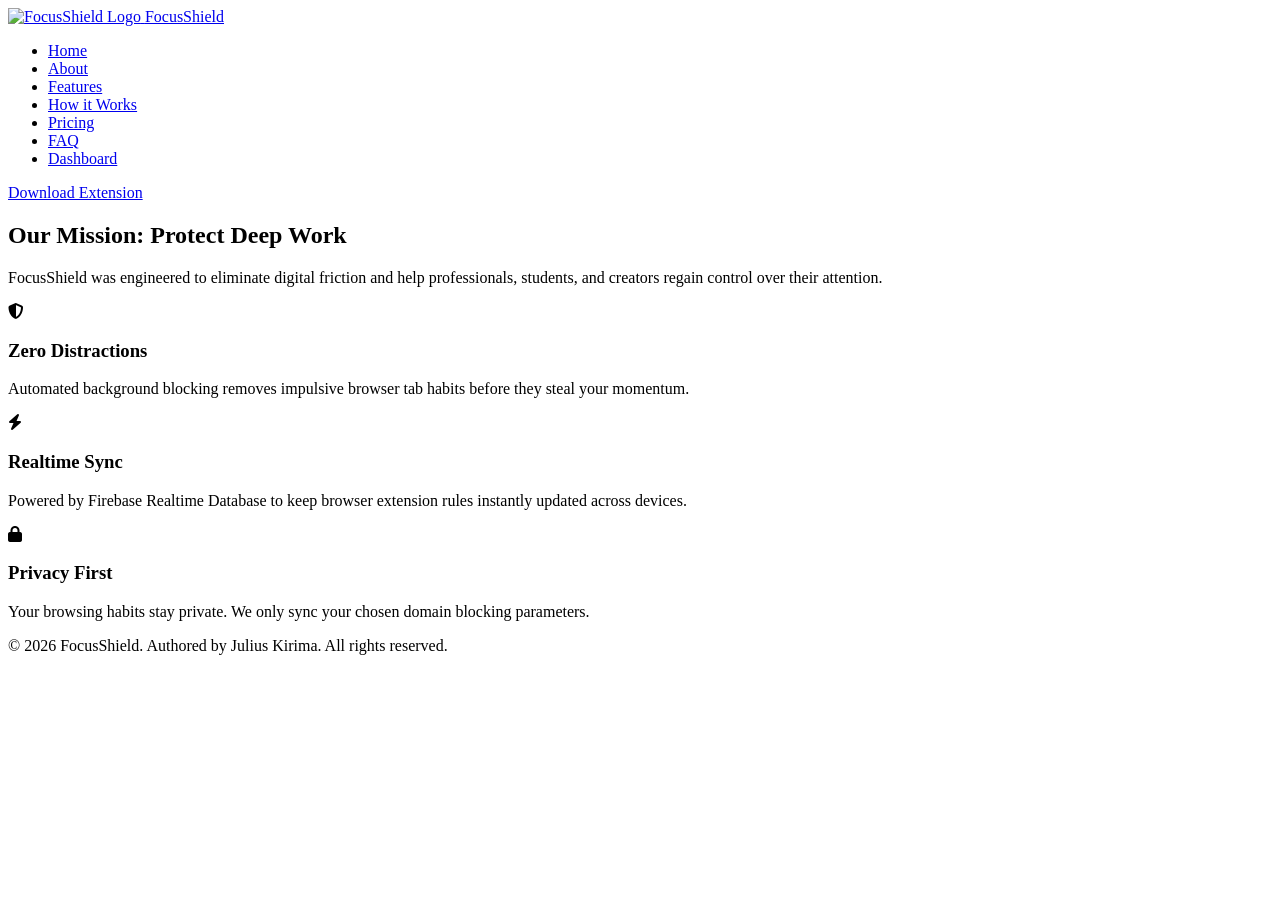
==== about.html @ 83b40e9f "feat(marketing): refine about page architecture and mission content" ====
<!DOCTYPE html>

<html lang="en">

<head>

    <meta charset="UTF-8">

    <meta name="viewport" content="width=device-width, initial-scale=1.0">

    <title>About FocusShield — Product Mission & Technology Stack</title>

    <link rel="icon" href="assets/icons/favicon.png" type="image/png">

    <!-- FONTAWESOME ICONS -->

    <link rel="stylesheet" href="https://cdnjs.cloudflare.com/ajax/libs/font-awesome/6.5.1/css/all.min.css">

    <link rel="stylesheet" href="css/main.css">

    <link rel="stylesheet" href="css/about.css">

    <link rel="stylesheet" href="css/responsive.css">

</head>

<body>

    <!-- HEADER -->

    <header class="header">

        <div class="container header-container">

            <a href="index.html" class="logo">

                <img src="assets/icons/logo.png" alt="FocusShield Logo" class="logo-image">

                <span class="logo-text">FocusShield</span>

            </a>

            <nav class="navigation">

                <ul class="navigation-list">

                    <li><a href="index.html" class="navigation-link">Home</a></li>

                    <li><a href="about.html" class="navigation-link active">About</a></li>

                    <li><a href="index.html#features" class="navigation-link">Features</a></li>

                    <li><a href="index.html#how-it-works" class="navigation-link">How it Works</a></li>

                    <li><a href="index.html#pricing" class="navigation-link">Pricing</a></li>

                    <li><a href="index.html#faq" class="navigation-link">FAQ</a></li>

                    <li><a href="dashboard.html" class="navigation-link">Dashboard</a></li>

                </ul>

            </nav>

            <div class="header-actions">

                <a href="downloads/FocusShield-Extension.zip" download="FocusShield-Extension.zip" class="button button-primary">

                    Download Extension

                </a>

            </div>

        </div>

    </header>

    <!-- MAIN -->

    <main class="about-page">

        <section class="section vh-section">

            <div class="container text-center">

                <div class="section-header">

                    <h1 class="section-title">Our Mission: Protect Deep Work</h1>

                    <p class="section-subtitle">FocusShield was engineered to eliminate digital friction and help professionals, students, and creators regain control over their attention.</p>

                </div>

                <div class="features-grid">

                    <div class="feature-card">

                        <div class="feature-icon-wrapper"><i class="fa-solid fa-shield-halved"></i></div>

                        <h3>Zero Distractions</h3>

                        <p>Automated background blocking removes impulsive browser tab habits before they steal your momentum.</p>

                    </div>

                    <div class="feature-card">

                        <div class="feature-icon-wrapper"><i class="fa-solid fa-bolt"></i></div>

                        <h3>Realtime Sync</h3>

                        <p>Powered by Firebase Realtime Database to keep browser extension rules instantly updated across devices.</p>

                    </div>

                    <div class="feature-card">

                        <div class="feature-icon-wrapper"><i class="fa-solid fa-lock"></i></div>

                        <h3>Privacy First</h3>

                        <p>Your browsing habits stay private. We only sync your chosen domain blocking parameters.</p>

                    </div>

                </div>

            </div>

        </section>

    </main>

    <!-- FOOTER -->

    <footer class="footer">

        <div class="container text-center">

            <p>© 2026 FocusShield. Authored by Julius Kirima. All rights reserved.</p>

        </div>

    </footer>

    <script type="module" src="js/ui.js"></script>

</body>

</html>
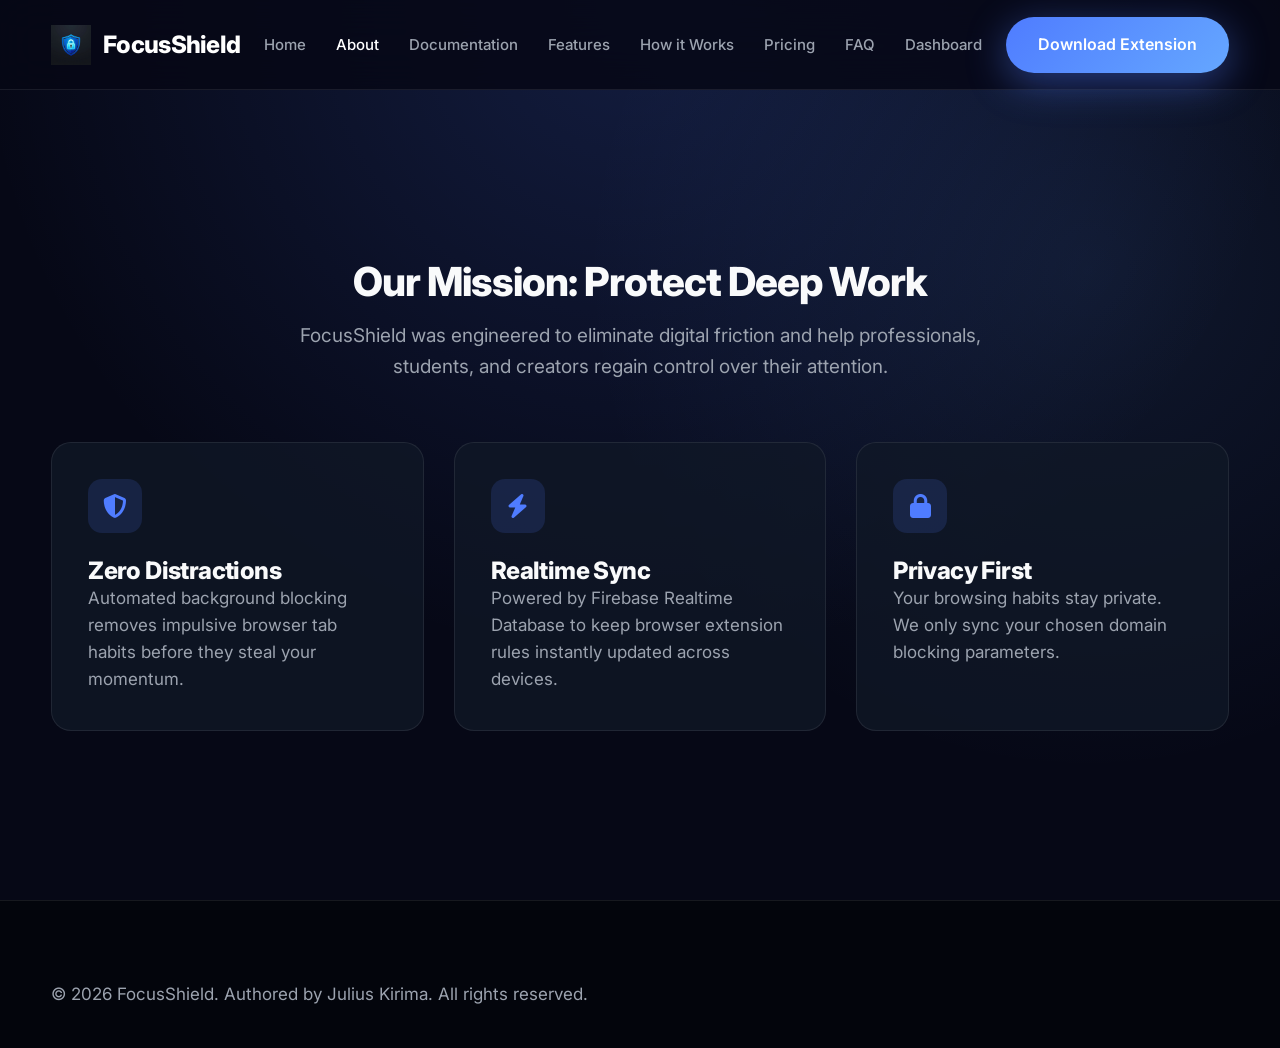
==== commit dd1cbcbb: "refactor: remove all emojis and standardize with real FontAwesome icons across README, docs, and app" ====
--- a/about.html
+++ b/about.html
@@ -47,6 +47,8 @@
                     <li><a href="index.html" class="navigation-link">Home</a></li>
 
                     <li><a href="about.html" class="navigation-link active">About</a></li>
+
+                    <li><a href="docs.html" class="navigation-link">Documentation</a></li>
 
                     <li><a href="index.html#features" class="navigation-link">Features</a></li>
 
--- a/css/main.css
+++ b/css/main.css
@@ -0,0 +1,2159 @@
+/* GOOGLE FONT - INTER */
+
+@import url('https://fonts.googleapis.com/css2?family=Inter:wght@400;500;600;700;800&display=swap');
+
+
+/* CSS RESET */
+
+*,
+
+*::before,
+
+*::after {
+
+    margin: 0;
+
+    padding: 0;
+
+    box-sizing: border-box;
+
+}
+
+
+html {
+
+    scroll-behavior: smooth;
+
+}
+
+
+body {
+
+    min-height: 100vh;
+
+    font-family: 'Inter', -apple-system, BlinkMacSystemFont, sans-serif;
+
+    background-color: #060816;
+
+    background-image: 
+
+        radial-gradient(circle at 50% 0%, rgba(79, 124, 255, 0.18) 0%, transparent 60%),
+
+        radial-gradient(circle at 85% 30%, rgba(101, 167, 255, 0.1) 0%, transparent 40%);
+
+    background-attachment: fixed;
+
+    color: #F9FAFB;
+
+    line-height: 1.6;
+
+    -webkit-font-smoothing: antialiased;
+
+}
+
+
+img {
+
+    display: block;
+
+    max-width: 100%;
+
+}
+
+
+button,
+
+input,
+
+textarea,
+
+select {
+
+    font: inherit;
+
+}
+
+
+button {
+
+    cursor: pointer;
+
+    border: none;
+
+    background: none;
+
+}
+
+
+a {
+
+    text-decoration: none;
+
+    color: inherit;
+
+}
+
+
+ul {
+
+    list-style: none;
+
+}
+
+
+/* DESIGN SYSTEM VARIABLES */
+
+:root {
+
+    --color-primary: #4F7CFF;
+
+    --color-accent: #65A7FF;
+
+    --primary-gradient: linear-gradient(135deg, #4F7CFF 0%, #65A7FF 100%);
+
+    --primary-glow: 0 10px 40px rgba(79, 124, 255, 0.45);
+
+
+    --color-success: #10B981;
+
+    --color-danger: #EF4444;
+
+    --color-warning: #F59E0B;
+
+
+    --color-background: #060816;
+
+    --color-surface: #111827;
+
+    --color-surface-glass: rgba(17, 24, 39, 0.75);
+
+    --color-surface-hover: rgba(31, 41, 55, 0.8);
+
+
+    --color-text: #F9FAFB;
+
+    --color-text-light: #9CA3AF;
+
+    --color-text-muted: #6B7280;
+
+
+    --color-border: rgba(255, 255, 255, 0.08);
+
+    --color-border-glow: rgba(79, 124, 255, 0.4);
+
+
+    --shadow-small: 0 4px 20px rgba(0, 0, 0, 0.3);
+
+    --shadow-medium: 0 15px 45px rgba(0, 0, 0, 0.4);
+
+    --shadow-large: 0 30px 80px rgba(0, 0, 0, 0.45);
+
+
+    --radius-small: 10px;
+
+    --radius-medium: 14px;
+
+    --radius-large: 20px;
+
+    --radius-full: 9999px;
+
+
+    --container-width: 1280px;
+
+    --section-spacing: 120px;
+
+
+    --transition: all 0.3s cubic-bezier(0.16, 1, 0.3, 1);
+
+}
+
+
+/* CONTAINER */
+
+.container {
+
+    width: min(92%, var(--container-width));
+
+    margin-inline: auto;
+
+}
+
+
+/* SECTIONS */
+
+.section {
+
+    padding-top: var(--section-spacing);
+
+    padding-bottom: var(--section-spacing);
+
+}
+
+
+.vh-section {
+
+    min-height: calc(100vh - 90px);
+
+    display: flex;
+
+    flex-direction: column;
+
+    justify-content: center;
+
+    align-items: center;
+
+    padding: 60px 0;
+
+}
+
+
+/* TYPOGRAPHY */
+
+h1, h2, h3, h4, h5, h6 {
+
+    font-weight: 800;
+
+    color: var(--color-text);
+
+    letter-spacing: -0.025em;
+
+    line-height: 1.15;
+
+}
+
+
+h1 { font-size: 56px; }
+
+h2 { font-size: 40px; }
+
+h3 { font-size: 24px; }
+
+h4 { font-size: 20px; }
+
+
+p {
+
+    color: var(--color-text-light);
+
+    font-size: 17px;
+
+    font-weight: 400;
+
+}
+
+
+.section-header {
+
+    text-align: center;
+
+    max-width: 720px;
+
+    margin: 0 auto 60px;
+
+}
+
+
+.section-header .section-title {
+
+    font-size: 40px;
+
+    font-weight: 800;
+
+    margin-bottom: 16px;
+
+}
+
+
+.section-header .section-subtitle {
+
+    font-size: 19px;
+
+    color: var(--color-text-light);
+
+}
+
+
+.gradient-text {
+
+    background: var(--primary-gradient);
+
+    -webkit-background-clip: text;
+
+    -webkit-text-fill-color: transparent;
+
+}
+
+
+/* FORMS & INPUTS */
+
+.form-group {
+
+    display: flex;
+
+    flex-direction: column;
+
+    gap: 8px;
+
+}
+
+
+.form-label {
+
+    font-size: 14px;
+
+    font-weight: 600;
+
+    color: var(--color-text-light);
+
+    display: flex;
+
+    align-items: center;
+
+    gap: 8px;
+
+}
+
+
+.form-input {
+
+    width: 100%;
+
+    height: 50px;
+
+    padding: 0 18px;
+
+    border-radius: var(--radius-medium);
+
+    background: rgba(255, 255, 255, 0.04);
+
+    border: 1px solid var(--color-border);
+
+    color: #FFFFFF;
+
+    font-size: 15px;
+
+    font-family: inherit;
+
+    transition: var(--transition);
+
+    outline: none;
+
+}
+
+
+.form-input:focus {
+
+    border-color: var(--color-primary);
+
+    background: rgba(79, 124, 255, 0.05);
+
+    box-shadow: 0 0 20px rgba(79, 124, 255, 0.25);
+
+}
+
+
+.form-input::placeholder {
+
+    color: var(--color-text-muted);
+
+}
+
+
+/* MESSAGES & NOTIFICATIONS */
+
+.message {
+
+    padding: 12px 16px;
+
+    border-radius: var(--radius-small);
+
+    font-size: 14px;
+
+    font-weight: 500;
+
+    margin-top: 12px;
+
+    text-align: center;
+
+}
+
+
+.message.error {
+
+    background: rgba(239, 68, 68, 0.15);
+
+    border: 1px solid rgba(239, 68, 68, 0.3);
+
+    color: var(--color-danger);
+
+}
+
+
+.message.success {
+
+    background: rgba(16, 185, 129, 0.15);
+
+    border: 1px solid rgba(16, 185, 129, 0.3);
+
+    color: var(--color-success);
+
+}
+
+
+/* BUTTONS (56px Height Standard) */
+
+.button {
+
+    display: inline-flex;
+
+    align-items: center;
+
+    justify-content: center;
+
+    gap: 10px;
+
+    height: 56px;
+
+    padding: 0 32px;
+
+    border-radius: var(--radius-full);
+
+    font-size: 16px;
+
+    font-weight: 600;
+
+    font-family: inherit;
+
+    cursor: pointer;
+
+    transition: var(--transition);
+
+    white-space: nowrap;
+
+}
+
+
+.button-primary {
+
+    background: var(--primary-gradient);
+
+    color: #FFFFFF;
+
+    box-shadow: var(--primary-glow);
+
+}
+
+
+.button-primary:hover {
+
+    transform: translateY(-2px);
+
+    box-shadow: 0 15px 50px rgba(79, 124, 255, 0.65);
+
+}
+
+
+.button-secondary {
+
+    background: rgba(255, 255, 255, 0.05);
+
+    color: #F9FAFB;
+
+    border: 1px solid var(--color-border);
+
+    backdrop-filter: blur(16px);
+
+}
+
+
+.button-secondary:hover {
+
+    background: rgba(255, 255, 255, 0.1);
+
+    border-color: var(--color-primary);
+
+    color: #FFFFFF;
+
+    box-shadow: 0 10px 30px rgba(79, 124, 255, 0.2);
+
+}
+
+
+/* HEADER & NAVIGATION */
+
+.header {
+
+    position: sticky;
+
+    top: 0;
+
+    left: 0;
+
+    width: 100%;
+
+    height: 90px;
+
+    background: rgba(6, 8, 22, 0.85);
+
+    backdrop-filter: blur(20px);
+
+    border-bottom: 1px solid var(--color-border);
+
+    z-index: 1000;
+
+}
+
+
+.header-container {
+
+    height: 90px;
+
+    display: flex;
+
+    align-items: center;
+
+    justify-content: space-between;
+
+}
+
+
+.logo {
+
+    display: flex;
+
+    align-items: center;
+
+    gap: 12px;
+
+}
+
+
+.logo-image {
+
+    width: 40px;
+
+    height: 40px;
+
+    object-fit: contain;
+
+}
+
+
+.logo-text {
+
+    font-size: 24px;
+
+    font-weight: 800;
+
+    color: #FFFFFF;
+
+    letter-spacing: -0.03em;
+
+}
+
+
+.navigation-list {
+
+    display: flex;
+
+    align-items: center;
+
+    gap: 36px;
+
+}
+
+
+.navigation-link {
+
+    font-size: 15px;
+
+    font-weight: 500;
+
+    color: var(--color-text-light);
+
+    transition: var(--transition);
+
+}
+
+
+.navigation-link:hover,
+
+.navigation-link.active {
+
+    color: #FFFFFF;
+
+}
+
+
+.header-actions {
+
+    display: flex;
+
+    align-items: center;
+
+    gap: 16px;
+
+}
+
+
+/* CARDS (Glassmorphism) */
+
+.glass-card {
+
+    background: var(--color-surface-glass);
+
+    backdrop-filter: blur(16px);
+
+    border: 1px solid var(--color-border);
+
+    border-radius: var(--radius-large);
+
+    padding: 36px;
+
+    box-shadow: var(--shadow-small);
+
+    transition: var(--transition);
+
+}
+
+
+.glass-card:hover {
+
+    transform: translateY(-4px);
+
+    border-color: var(--color-border-glow);
+
+    box-shadow: var(--shadow-medium), 0 0 30px rgba(79, 124, 255, 0.15);
+
+}
+
+
+/* HERO SECTION */
+
+.hero-grid {
+
+    display: grid;
+
+    grid-template-columns: 1fr 1fr;
+
+    align-items: center;
+
+    gap: 60px;
+
+    width: 100%;
+
+}
+
+
+.hero-content h1 {
+
+    font-size: 58px;
+
+    font-weight: 800;
+
+    margin-bottom: 20px;
+
+    line-height: 1.1;
+
+}
+
+
+.hero-description {
+
+    font-size: 20px;
+
+    color: var(--color-text-light);
+
+    margin-bottom: 32px;
+
+    line-height: 1.5;
+
+}
+
+
+.hero-stats {
+
+    display: flex;
+
+    flex-direction: column;
+
+    gap: 12px;
+
+    margin-bottom: 36px;
+
+}
+
+
+.stat-item {
+
+    display: flex;
+
+    align-items: center;
+
+    gap: 12px;
+
+    font-size: 16px;
+
+    font-weight: 500;
+
+    color: var(--color-text);
+
+}
+
+
+.stat-check {
+
+    width: 24px;
+
+    height: 24px;
+
+    border-radius: var(--radius-full);
+
+    background: rgba(16, 185, 129, 0.15);
+
+    color: var(--color-success);
+
+    display: flex;
+
+    align-items: center;
+
+    justify-content: center;
+
+    font-weight: 700;
+
+    font-size: 14px;
+
+}
+
+
+.hero-actions {
+
+    display: flex;
+
+    align-items: center;
+
+    gap: 16px;
+
+    margin-bottom: 40px;
+
+}
+
+
+.browser-compatibility {
+
+    display: flex;
+
+    align-items: center;
+
+    gap: 16px;
+
+    color: var(--color-text-muted);
+
+    font-size: 14px;
+
+}
+
+
+.browser-badges {
+
+    display: flex;
+
+    align-items: center;
+
+    gap: 12px;
+
+    font-weight: 600;
+
+    color: var(--color-text-light);
+
+}
+
+
+/* LAPTOP / MOCKUP CONTAINER */
+
+.mockup-wrapper {
+
+    position: relative;
+
+    width: 100%;
+
+}
+
+
+.laptop-mockup {
+
+    background: #1F2937;
+
+    border-radius: 18px 18px 0 0;
+
+    border: 3px solid #374151;
+
+    padding: 16px;
+
+    box-shadow: var(--shadow-large);
+
+}
+
+
+.laptop-screen {
+
+    background: #0B0F19;
+
+    border-radius: 10px;
+
+    padding: 24px;
+
+    border: 1px solid var(--color-border);
+
+}
+
+
+.laptop-base {
+
+    height: 14px;
+
+    background: linear-gradient(180deg, #4B5563 0%, #1F2937 100%);
+
+    border-radius: 0 0 20px 20px;
+
+    width: 105%;
+
+    margin-left: -2.5%;
+
+}
+
+
+/* MOCKUP DASHBOARD WIDGETS */
+
+.widget-header {
+
+    display: flex;
+
+    justify-content: space-between;
+
+    align-items: center;
+
+    margin-bottom: 20px;
+
+    padding-bottom: 12px;
+
+    border-bottom: 1px solid var(--color-border);
+
+}
+
+
+.widget-title {
+
+    font-size: 15px;
+
+    font-weight: 600;
+
+    color: var(--color-text-light);
+
+}
+
+
+.live-badge {
+
+    display: inline-flex;
+
+    align-items: center;
+
+    gap: 6px;
+
+    padding: 4px 10px;
+
+    border-radius: var(--radius-full);
+
+    background: rgba(16, 185, 129, 0.15);
+
+    color: var(--color-success);
+
+    font-size: 12px;
+
+    font-weight: 600;
+
+}
+
+
+.live-dot {
+
+    width: 8px;
+
+    height: 8px;
+
+    border-radius: 50%;
+
+    background-color: var(--color-success);
+
+    box-shadow: 0 0 10px var(--color-success);
+
+}
+
+
+.widget-grid {
+
+    display: grid;
+
+    grid-template-columns: 1fr 1fr;
+
+    gap: 16px;
+
+}
+
+
+.score-card {
+
+    background: rgba(79, 124, 255, 0.1);
+
+    border: 1px solid rgba(79, 124, 255, 0.3);
+
+    border-radius: var(--radius-medium);
+
+    padding: 20px;
+
+    text-align: center;
+
+}
+
+
+.score-value {
+
+    font-size: 44px;
+
+    font-weight: 800;
+
+    color: var(--color-primary);
+
+}
+
+
+.blocked-list {
+
+    display: flex;
+
+    flex-direction: column;
+
+    gap: 8px;
+
+}
+
+
+.blocked-item {
+
+    display: flex;
+
+    justify-content: space-between;
+
+    padding: 8px 12px;
+
+    background: rgba(255, 255, 255, 0.03);
+
+    border-radius: var(--radius-small);
+
+    font-size: 13px;
+
+}
+
+
+/* PROBLEM / PAIN CARDS */
+
+.pain-grid {
+
+    display: grid;
+
+    grid-template-columns: repeat(4, 1fr);
+
+    gap: 24px;
+
+}
+
+
+.pain-card {
+
+    background: var(--color-surface-glass);
+
+    border: 1px solid var(--color-border);
+
+    border-radius: var(--radius-large);
+
+    padding: 30px 24px;
+
+    text-align: center;
+
+    transition: var(--transition);
+
+}
+
+
+.pain-card:hover {
+
+    transform: translateY(-6px);
+
+    border-color: var(--color-border-glow);
+
+}
+
+
+.pain-icon {
+
+    font-size: 32px;
+
+    margin-bottom: 16px;
+
+}
+
+
+.pain-stat {
+
+    font-size: 36px;
+
+    font-weight: 800;
+
+    color: var(--color-primary);
+
+    margin-bottom: 8px;
+
+}
+
+
+.pain-label {
+
+    font-size: 14px;
+
+    color: var(--color-text-light);
+
+}
+
+
+/* FEATURES GRID */
+
+.features-grid {
+
+    display: grid;
+
+    grid-template-columns: repeat(3, 1fr);
+
+    gap: 30px;
+
+}
+
+
+.feature-card {
+
+    background: var(--color-surface-glass);
+
+    border: 1px solid var(--color-border);
+
+    border-radius: var(--radius-large);
+
+    padding: 36px;
+
+    transition: var(--transition);
+
+}
+
+
+.feature-card:hover {
+
+    transform: translateY(-6px);
+
+    border-color: var(--color-border-glow);
+
+    box-shadow: 0 20px 40px rgba(79, 124, 255, 0.15);
+
+}
+
+
+.feature-icon-wrapper {
+
+    width: 54px;
+
+    height: 54px;
+
+    border-radius: var(--radius-medium);
+
+    background: rgba(79, 124, 255, 0.15);
+
+    color: var(--color-primary);
+
+    display: flex;
+
+    align-items: center;
+
+    justify-content: center;
+
+    font-size: 24px;
+
+    margin-bottom: 24px;
+
+}
+
+
+.feature-title {
+
+    font-size: 20px;
+
+    font-weight: 700;
+
+    margin-bottom: 12px;
+
+}
+
+
+/* LIVE DEMO INTERCEPT */
+
+.demo-box {
+
+    background: var(--color-surface-glass);
+
+    border: 1px solid var(--color-border);
+
+    border-radius: var(--radius-large);
+
+    padding: 40px;
+
+    max-width: 860px;
+
+    margin: 0 auto;
+
+    box-shadow: var(--shadow-large);
+
+}
+
+
+.demo-screen {
+
+    background: #060816;
+
+    border-radius: var(--radius-medium);
+
+    padding: 30px;
+
+    border: 1px solid var(--color-border);
+
+    text-align: center;
+
+}
+
+
+/* TIMELINE */
+
+.timeline {
+
+    position: relative;
+
+    max-width: 800px;
+
+    margin: 0 auto;
+
+    display: flex;
+
+    flex-direction: column;
+
+    gap: 40px;
+
+}
+
+
+.timeline::before {
+
+    content: '';
+
+    position: absolute;
+
+    left: 28px;
+
+    top: 20px;
+
+    bottom: 20px;
+
+    width: 2px;
+
+    background: linear-gradient(180deg, var(--color-primary) 0%, rgba(79, 124, 255, 0.1) 100%);
+
+}
+
+
+.timeline-step {
+
+    display: flex;
+
+    align-items: flex-start;
+
+    gap: 24px;
+
+    position: relative;
+
+}
+
+
+.timeline-number {
+
+    width: 56px;
+
+    height: 56px;
+
+    border-radius: var(--radius-full);
+
+    background: var(--primary-gradient);
+
+    color: #FFFFFF;
+
+    font-weight: 800;
+
+    font-size: 20px;
+
+    display: flex;
+
+    align-items: center;
+
+    justify-content: center;
+
+    flex-shrink: 0;
+
+    box-shadow: var(--primary-glow);
+
+    z-index: 1;
+
+}
+
+
+.timeline-content {
+
+    background: var(--color-surface-glass);
+
+    border: 1px solid var(--color-border);
+
+    border-radius: var(--radius-large);
+
+    padding: 24px 30px;
+
+    flex: 1;
+
+}
+
+
+/* TESTIMONIALS */
+
+.testimonials-grid {
+
+    display: grid;
+
+    grid-template-columns: repeat(2, 1fr);
+
+    gap: 30px;
+
+}
+
+
+.testimonial-card {
+
+    background: var(--color-surface-glass);
+
+    border: 1px solid var(--color-border);
+
+    border-radius: var(--radius-large);
+
+    padding: 36px;
+
+}
+
+
+.rating-stars {
+
+    color: #F59E0B;
+
+    margin-bottom: 16px;
+
+    font-size: 18px;
+
+}
+
+
+.testimonial-quote {
+
+    font-size: 18px;
+
+    font-weight: 500;
+
+    color: var(--color-text);
+
+    margin-bottom: 20px;
+
+    line-height: 1.5;
+
+}
+
+
+.testimonial-author {
+
+    font-size: 14px;
+
+    color: var(--color-text-light);
+
+    font-weight: 600;
+
+}
+
+
+/* PRICING */
+
+.pricing-grid {
+
+    display: grid;
+
+    grid-template-columns: 1fr 1fr;
+
+    gap: 40px;
+
+    max-width: 960px;
+
+    margin: 0 auto;
+
+}
+
+
+.pricing-card {
+
+    background: var(--color-surface-glass);
+
+    border: 1px solid var(--color-border);
+
+    border-radius: var(--radius-large);
+
+    padding: 44px;
+
+    position: relative;
+
+}
+
+
+.pricing-card.featured {
+
+    border-color: var(--color-primary);
+
+    box-shadow: var(--primary-glow);
+
+    background: rgba(17, 24, 39, 0.9);
+
+}
+
+
+.badge-popular {
+
+    position: absolute;
+
+    top: -16px;
+
+    right: 30px;
+
+    background: var(--primary-gradient);
+
+    color: #FFFFFF;
+
+    font-size: 12px;
+
+    font-weight: 700;
+
+    padding: 6px 16px;
+
+    border-radius: var(--radius-full);
+
+}
+
+
+.price-title {
+
+    font-size: 24px;
+
+    margin-bottom: 8px;
+
+}
+
+
+.price-amount {
+
+    font-size: 48px;
+
+    font-weight: 800;
+
+    color: #FFFFFF;
+
+    margin-bottom: 24px;
+
+}
+
+
+.price-features {
+
+    display: flex;
+
+    flex-direction: column;
+
+    gap: 14px;
+
+    margin-bottom: 36px;
+
+}
+
+
+.price-feature-item {
+
+    display: flex;
+
+    align-items: center;
+
+    gap: 10px;
+
+    font-size: 15px;
+
+}
+
+
+/* FAQ ACCORDION */
+
+.faq-container {
+
+    max-width: 800px;
+
+    margin: 0 auto;
+
+    display: flex;
+
+    flex-direction: column;
+
+    gap: 16px;
+
+}
+
+
+.faq-item {
+
+    background: var(--color-surface-glass);
+
+    border: 1px solid var(--color-border);
+
+    border-radius: var(--radius-medium);
+
+    overflow: hidden;
+
+}
+
+
+.faq-question {
+
+    width: 100%;
+
+    padding: 24px 28px;
+
+    display: flex;
+
+    justify-content: space-between;
+
+    align-items: center;
+
+    font-size: 18px;
+
+    font-weight: 600;
+
+    color: var(--color-text);
+
+    text-align: left;
+
+}
+
+
+.faq-answer {
+
+    padding: 0 28px 24px;
+
+    color: var(--color-text-light);
+
+    font-size: 16px;
+
+    line-height: 1.6;
+
+}
+
+
+/* FOOTER */
+
+.footer {
+
+    background: #03050C;
+
+    border-top: 1px solid var(--color-border);
+
+    padding: 80px 0 40px;
+
+}
+
+
+.footer-grid {
+
+    display: grid;
+
+    grid-template-columns: 2fr 1fr 1fr 1fr 1fr;
+
+    gap: 40px;
+
+    margin-bottom: 60px;
+
+}
+
+
+.footer-brand p {
+
+    margin-top: 16px;
+
+    max-width: 300px;
+
+}
+
+
+.footer-col-title {
+
+    font-size: 15px;
+
+    font-weight: 700;
+
+    color: #FFFFFF;
+
+    margin-bottom: 20px;
+
+}
+
+
+.footer-links {
+
+    display: flex;
+
+    flex-direction: column;
+
+    gap: 12px;
+
+}
+
+
+.footer-link {
+
+    font-size: 14px;
+
+    color: var(--color-text-light);
+
+    transition: var(--transition);
+
+}
+
+
+.footer-link:hover {
+
+    color: var(--color-primary);
+
+}
+
+
+.footer-bottom {
+
+    display: flex;
+
+    justify-content: space-between;
+
+    align-items: center;
+
+    padding-top: 30px;
+
+    border-top: 1px solid var(--color-border);
+
+    font-size: 14px;
+
+    color: var(--color-text-muted);
+
+}
+
+
+.footer-socials {
+
+    display: flex;
+
+    gap: 16px;
+
+}
+
+
+/* ==========================================================================
+   LIVE EXTENSION POPUP SCREENSHOT DISPLAY STYLES
+   ========================================================================== */
+
+.extension-browser-frame {
+    width: 100%;
+    max-width: 580px;
+    margin: 0 auto;
+    background: #0B0F19;
+    border: 1px solid rgba(255, 255, 255, 0.12);
+    border-radius: 16px;
+    overflow: hidden;
+    box-shadow: 0 20px 60px rgba(0, 0, 0, 0.6), 0 0 30px rgba(59, 130, 246, 0.2);
+    transition: transform 0.3s ease, box-shadow 0.3s ease;
+}
+
+.extension-browser-frame:hover {
+    transform: translateY(-4px);
+    box-shadow: 0 28px 70px rgba(0, 0, 0, 0.7), 0 0 45px rgba(59, 130, 246, 0.3);
+}
+
+.browser-top-bar {
+    height: 40px;
+    background: rgba(18, 26, 43, 0.95);
+    border-bottom: 1px solid rgba(255, 255, 255, 0.08);
+    display: flex;
+    align-items: center;
+    padding: 0 14px;
+    gap: 12px;
+}
+
+.browser-controls {
+    display: flex;
+    align-items: center;
+    gap: 6px;
+}
+
+.control-dot {
+    width: 10px;
+    height: 10px;
+    border-radius: 50%;
+}
+
+.control-dot.close { background: #FF5F56; }
+.control-dot.minimize { background: #FFBD2E; }
+.control-dot.expand { background: #27C93F; }
+
+.browser-address {
+    flex: 1;
+    height: 26px;
+    background: rgba(6, 8, 22, 0.6);
+    border: 1px solid rgba(255, 255, 255, 0.06);
+    border-radius: 6px;
+    display: flex;
+    align-items: center;
+    padding: 0 10px;
+    gap: 8px;
+    font-size: 11px;
+    color: var(--color-text-muted);
+    font-family: monospace;
+    overflow: hidden;
+    white-space: nowrap;
+    text-overflow: ellipsis;
+}
+
+.browser-screenshot-container {
+    width: 100%;
+    overflow: hidden;
+    display: flex;
+    justify-content: center;
+    align-items: center;
+    background: #000000;
+}
+
+.live-popup-screenshot {
+    width: 100%;
+    height: auto;
+    display: block;
+    object-fit: cover;
+}
+
+/* DEMO SHOWCASE SCREENSHOT */
+.demo-screen-wrapper {
+    width: 100%;
+    max-width: 800px;
+    margin: 0 auto;
+    display: flex;
+    flex-direction: column;
+    align-items: center;
+    gap: 20px;
+}
+
+.demo-badge-bar {
+    text-align: center;
+}
+
+.demo-sub-text {
+    font-size: 15px;
+    color: var(--color-text-muted);
+    margin-top: 8px;
+}
+
+.demo-image-frame {
+    width: 100%;
+    border-radius: 20px;
+    overflow: hidden;
+    border: 1px solid rgba(255, 255, 255, 0.12);
+    box-shadow: 0 25px 70px rgba(0, 0, 0, 0.6), 0 0 50px rgba(239, 68, 68, 0.15);
+}
+
+.demo-screenshot-img {
+    width: 100%;
+    height: auto;
+    display: block;
+}
+
+/* INTERACTIVE DASHBOARD & EXTENSION SHOWCASE */
+.dashboard-showcase-container {
+    width: 100%;
+    max-width: 960px;
+    margin: 0 auto;
+    display: flex;
+    flex-direction: column;
+    gap: 24px;
+    align-items: center;
+}
+
+.showcase-tabs {
+    display: flex;
+    align-items: center;
+    justify-content: center;
+    gap: 10px;
+    flex-wrap: wrap;
+    background: rgba(18, 26, 43, 0.8);
+    border: 1px solid rgba(255, 255, 255, 0.1);
+    padding: 6px;
+    border-radius: var(--radius-full);
+    backdrop-filter: blur(12px);
+}
+
+.showcase-tab {
+    padding: 10px 20px;
+    border-radius: var(--radius-full);
+    border: none;
+    background: transparent;
+    color: var(--color-text-muted);
+    font-family: inherit;
+    font-size: 13px;
+    font-weight: 600;
+    cursor: pointer;
+    display: flex;
+    align-items: center;
+    gap: 8px;
+    transition: all 0.2s ease;
+}
+
+.showcase-tab i {
+    font-size: 13px;
+}
+
+.showcase-tab:hover {
+    color: var(--color-text);
+    background: rgba(255, 255, 255, 0.05);
+}
+
+.showcase-tab.active {
+    background: var(--primary-gradient);
+    color: #FFFFFF;
+    box-shadow: 0 4px 16px rgba(59, 130, 246, 0.4);
+}
+
+.showcase-viewport {
+    width: 100%;
+    position: relative;
+}
+
+.showcase-panel {
+    display: none;
+    flex-direction: column;
+    gap: 16px;
+    width: 100%;
+    animation: fadeInPanel 0.35s ease;
+}
+
+.showcase-panel.active {
+    display: flex;
+}
+
+@keyframes fadeInPanel {
+    from {
+        opacity: 0;
+        transform: translateY(8px);
+    }
+    to {
+        opacity: 1;
+        transform: translateY(0);
+    }
+}
+
+.panel-header {
+    text-align: center;
+    margin-bottom: 4px;
+}
+
+.panel-desc {
+    font-size: 14px;
+    color: var(--color-text-muted);
+    margin-top: 8px;
+    max-width: 600px;
+    margin-left: auto;
+    margin-right: auto;
+}
+
+.panel-image-wrapper {
+    width: 100%;
+    border-radius: 16px;
+    overflow: hidden;
+    border: 1px solid rgba(255, 255, 255, 0.12);
+    box-shadow: 0 20px 60px rgba(0, 0, 0, 0.7), 0 0 40px rgba(59, 130, 246, 0.15);
+    background: #0B0F19;
+}
+
+.showcase-img {
+    width: 100%;
+    height: auto;
+    display: block;
+    object-fit: cover;
+}
+
+/* INTERACTIVE VIDEO TUTORIAL PLAYER STYLES */
+.video-tutorial-container {
+    width: 100%;
+    max-width: 900px;
+    margin: 0 auto;
+    display: flex;
+    flex-direction: column;
+    gap: 16px;
+}
+
+.video-viewport {
+    width: 100%;
+    height: 440px;
+    background: #0B0F19;
+    border: 1px solid rgba(255, 255, 255, 0.12);
+    border-radius: 20px;
+    overflow: hidden;
+    position: relative;
+    box-shadow: 0 25px 70px rgba(0, 0, 0, 0.7), 0 0 50px rgba(59, 130, 246, 0.2);
+    display: flex;
+    flex-direction: column;
+}
+
+.video-overlay-header {
+    height: 48px;
+    padding: 0 20px;
+    background: rgba(18, 26, 43, 0.9);
+    border-bottom: 1px solid rgba(255, 255, 255, 0.08);
+    display: flex;
+    align-items: center;
+    justify-content: space-between;
+    z-index: 10;
+}
+
+.video-badge {
+    font-size: 11px;
+    font-weight: 700;
+    color: var(--color-primary);
+    text-transform: uppercase;
+    letter-spacing: 0.5px;
+    display: flex;
+    align-items: center;
+    gap: 6px;
+}
+
+.video-scene-title {
+    font-size: 13px;
+    font-weight: 600;
+    color: var(--color-text-muted);
+}
+
+.video-stage {
+    flex: 1;
+    position: relative;
+    overflow: hidden;
+    display: flex;
+    align-items: center;
+    justify-content: center;
+    background: radial-gradient(circle at 50% 50%, rgba(59, 130, 246, 0.08) 0%, transparent 70%);
+}
+
+.video-scene {
+    position: absolute;
+    inset: 0;
+    opacity: 0;
+    visibility: hidden;
+    transition: opacity 0.4s ease, transform 0.4s ease;
+    transform: scale(0.98);
+    display: flex;
+    align-items: center;
+    justify-content: center;
+    padding: 24px;
+}
+
+.video-scene.active {
+    opacity: 1;
+    visibility: visible;
+    transform: scale(1);
+}
+
+.scene-card {
+    background: rgba(18, 26, 43, 0.9);
+    border: 1px solid rgba(255, 255, 255, 0.1);
+    border-radius: 16px;
+    padding: 28px;
+    max-width: 440px;
+    text-align: center;
+    display: flex;
+    flex-direction: column;
+    align-items: center;
+    gap: 12px;
+    box-shadow: 0 16px 40px rgba(0, 0, 0, 0.5);
+}
+
+.scene-icon {
+    width: 60px;
+    height: 60px;
+    border-radius: 50%;
+    background: rgba(59, 130, 246, 0.15);
+    color: var(--color-primary);
+    display: flex;
+    align-items: center;
+    justify-content: center;
+    font-size: 24px;
+}
+
+.download-sim-bar {
+    width: 100%;
+    height: 8px;
+    background: rgba(255, 255, 255, 0.1);
+    border-radius: 999px;
+    overflow: hidden;
+    margin-top: 8px;
+}
+
+.download-sim-progress {
+    width: 100%;
+    height: 100%;
+    background: var(--primary-gradient);
+    animation: simProgress 2.5s infinite ease-in-out;
+}
+
+@keyframes simProgress {
+    0% { transform: translateX(-100%); }
+    100% { transform: translateX(0); }
+}
+
+.sim-status {
+    font-size: 11px;
+    color: var(--color-success);
+    font-weight: 600;
+}
+
+.scene-chrome-window {
+    width: 100%;
+    max-width: 540px;
+    background: #0F172A;
+    border: 1px solid rgba(255, 255, 255, 0.1);
+    border-radius: 14px;
+    overflow: hidden;
+    box-shadow: 0 16px 40px rgba(0, 0, 0, 0.5);
+}
+
+.chrome-bar {
+    height: 36px;
+    background: #1E293B;
+    padding: 0 14px;
+    display: flex;
+    align-items: center;
+    justify-content: space-between;
+    font-size: 11px;
+    color: var(--color-text-muted);
+}
+
+.dev-mode-badge {
+    color: var(--color-success);
+    font-weight: 700;
+}
+
+.chrome-body {
+    padding: 30px 20px;
+    text-align: center;
+    display: flex;
+    flex-direction: column;
+    align-items: center;
+    gap: 12px;
+}
+
+.sim-button-highlight {
+    padding: 10px 20px;
+    background: var(--primary-gradient);
+    color: white;
+    border: none;
+    border-radius: 8px;
+    font-weight: 700;
+    font-size: 13px;
+    box-shadow: 0 0 20px rgba(59, 130, 246, 0.5);
+    animation: pulseBtn 1.5s infinite alternate;
+}
+
+@keyframes pulseBtn {
+    0% { transform: scale(1); }
+    100% { transform: scale(1.04); }
+}
+
+.scene-popup-window {
+    width: 300px;
+    background: #111827;
+    border: 1px solid rgba(255, 255, 255, 0.12);
+    border-radius: 16px;
+    padding: 20px;
+    display: flex;
+    flex-direction: column;
+    gap: 12px;
+    box-shadow: 0 16px 40px rgba(0, 0, 0, 0.6);
+}
+
+.popup-header-sim {
+    display: flex;
+    align-items: center;
+    gap: 10px;
+    font-size: 13px;
+    font-weight: 700;
+}
+
+.popup-logo-sim {
+    width: 24px;
+    height: 24px;
+}
+
+.popup-form-sim {
+    display: flex;
+    flex-direction: column;
+    gap: 8px;
+}
+
+.sim-input {
+    background: rgba(255, 255, 255, 0.05);
+    border: 1px solid rgba(255, 255, 255, 0.1);
+    padding: 8px 12px;
+    border-radius: 6px;
+    font-size: 11px;
+    color: var(--color-text-muted);
+    display: flex;
+    align-items: center;
+    gap: 8px;
+}
+
+.sim-btn-primary {
+    background: var(--primary-gradient);
+    color: white;
+    border: none;
+    padding: 10px;
+    border-radius: 8px;
+    font-weight: 700;
+    font-size: 12px;
+    cursor: pointer;
+}
+
+.scene-screenshot-view {
+    width: 100%;
+    height: 100%;
+    display: flex;
+    align-items: center;
+    justify-content: center;
+}
+
+.scene-img {
+    max-height: 340px;
+    border-radius: 12px;
+    box-shadow: 0 10px 30px rgba(0,0,0,0.6);
+}
+
+.video-controls-bar {
+    height: 48px;
+    background: rgba(18, 26, 43, 0.95);
+    border-top: 1px solid rgba(255, 255, 255, 0.08);
+    display: flex;
+    align-items: center;
+    padding: 0 16px;
+    gap: 14px;
+    z-index: 10;
+}
+
+.video-control-btn {
+    width: 32px;
+    height: 32px;
+    border-radius: 50%;
+    background: rgba(255, 255, 255, 0.08);
+    border: 1px solid rgba(255, 255, 255, 0.1);
+    color: var(--color-text);
+    display: flex;
+    align-items: center;
+    justify-content: center;
+    cursor: pointer;
+    transition: all 0.2s ease;
+}
+
+.video-control-btn:hover {
+    background: var(--color-primary);
+    color: white;
+}
+
+.video-timeline {
+    flex: 1;
+    height: 6px;
+    background: rgba(255, 255, 255, 0.1);
+    border-radius: 999px;
+    overflow: hidden;
+    position: relative;
+    cursor: pointer;
+}
+
+.video-progress-bar {
+    width: 25%;
+    height: 100%;
+    background: var(--primary-gradient);
+    transition: width 0.3s linear;
+}
+
+.video-time-display {
+    font-size: 11px;
+    font-family: monospace;
+    color: var(--color-text-muted);
+}
+
+.video-step-nav {
+    display: grid;
+    grid-template-columns: repeat(4, 1fr);
+    gap: 10px;
+}
+
+.step-nav-btn {
+    background: rgba(18, 26, 43, 0.6);
+    border: 1px solid rgba(255, 255, 255, 0.08);
+    border-radius: 12px;
+    padding: 12px;
+    display: flex;
+    flex-direction: column;
+    gap: 4px;
+    text-align: left;
+    cursor: pointer;
+    transition: all 0.2s ease;
+}
+
+.step-nav-btn:hover {
+    background: rgba(18, 26, 43, 0.9);
+    border-color: rgba(255, 255, 255, 0.15);
+}
+
+.step-nav-btn.active {
+    background: rgba(59, 130, 246, 0.12);
+    border-color: var(--color-primary);
+}
+
+.step-num {
+    font-size: 11px;
+    font-weight: 800;
+    color: var(--color-primary);
+}
+
+.step-label {
+    font-size: 12px;
+    font-weight: 600;
+    color: var(--color-text);
+}
--- a/css/about.css
+++ b/css/about.css
@@ -0,0 +1,101 @@
+/* ABOUT PAGE */
+
+.about-section {
+
+    padding: 30px 0px;
+
+}
+
+
+.about-section:last-child {
+
+    margin-bottom: 0px;
+
+}
+
+
+/* PAGE HERO */
+
+.page-hero {
+
+    text-align: center;
+
+}
+
+
+.page-hero .page-title {
+
+    margin-bottom: 20px;
+
+}
+
+
+.page-hero .page-description {
+
+    max-width: 800px;
+
+    margin: 0 auto;
+
+}
+
+
+/* CONTENT */
+
+.about-section .container {
+
+    max-width: 900px;
+
+}
+
+
+.about-section .section-title {
+
+    color: var(--color-primary);
+
+}
+
+
+.about-section .section-description {
+
+    line-height: 30px;
+
+}
+
+
+/* TECHNOLOGIES */
+
+.tech-grid {
+
+    display: grid;
+
+    grid-template-columns: repeat(2, 1fr);
+
+    gap: 20px;
+
+}
+
+
+.tech-card {
+
+    background: var(--color-surface);
+
+    border: 1px solid var(--color-border);
+
+    border-radius: var(--radius-medium);
+
+    padding: 25px;
+
+    box-shadow: var(--shadow-small);
+
+    transition: var(--transition);
+
+}
+
+
+.tech-card:hover {
+
+    transform: translateY(-3px);
+
+    box-shadow: var(--shadow-medium);
+
+}
--- a/css/responsive.css
+++ b/css/responsive.css
@@ -0,0 +1,241 @@
+/* MOBILE - 0px - 767px */
+
+@media (max-width: 767px) {
+
+    /* Header */
+
+    .header {
+
+        height: 70px;
+
+    }
+
+    .header-container {
+
+        height: 70px;
+
+    }
+
+    .logo-text {
+
+        display: none;
+
+    }
+
+    .navigation {
+
+        position: fixed;
+
+        left: 0;
+
+        bottom: 0;
+
+        width: 100%;
+
+        height: 70px;
+
+        background: var(--color-surface);
+
+        border-top: 1px solid var(--color-border);
+
+        box-shadow: 0 -2px 10px rgba(0,0,0,.08);
+
+        z-index: 1000;
+
+    }
+
+    .navigation-list {
+
+        width: 100%;
+
+        display: flex;
+
+        justify-content: space-around;
+
+        align-items: center;
+
+        gap: 0;
+
+    }
+
+    .navigation-link {
+
+        font-size: 14px;
+
+    }
+
+    /* Hero */
+
+    .hero {
+
+        flex-direction: column;
+
+        text-align: center;
+
+        gap: 40px;
+
+        min-height: auto;
+
+    }
+
+    .hero-image img {
+
+        max-width: 300px;
+
+        margin: auto;
+
+    }
+
+    /* Features */
+
+    .features-grid {
+
+        grid-template-columns: 1fr;
+
+    }
+
+    /* Dashboard */
+
+    .dashboard .container {
+
+        max-width: 100%;
+
+    }
+
+    #settings-form {
+
+        grid-template-columns: 1fr;
+
+    }
+
+    #site-form {
+
+        flex-direction: column;
+
+        align-items: stretch;
+
+    }
+
+    #save-settings-btn {
+
+        width: 100%;
+
+    }
+
+    /* Auth */
+
+    .auth-card {
+
+        max-width: 100%;
+
+    }
+
+    /* Typography */
+
+    h1 {
+
+        font-size: 30px;
+
+    }
+
+    h2 {
+
+        font-size: 26px;
+
+    }
+
+    .page-title {
+
+        font-size: 34px;
+
+    }
+
+    /* Footer */
+
+    .footer {
+
+        margin-bottom: 70px;
+
+    }
+
+}
+
+
+/* TABLET - 768px - 1023px */
+
+@media (min-width:768px) and (max-width:1023px) {
+
+    .hero {
+
+        flex-direction: column;
+
+        text-align: center;
+
+    }
+
+    .hero-image img {
+
+        margin: auto;
+
+    }
+
+    .features-grid {
+
+        grid-template-columns: repeat(2,1fr);
+
+    }
+
+    .dashboard .container {
+
+        max-width: 750px;
+
+    }
+
+    #settings-form {
+
+        grid-template-columns: 1fr 1fr;
+
+    }
+
+}
+
+
+/* DESKTOP - 1024px+ */
+
+@media (min-width:1024px) {
+
+    .navigation {
+
+        position: static;
+
+        width: auto;
+
+        height: auto;
+
+        border: none;
+
+        box-shadow: none;
+
+        background: transparent;
+
+    }
+
+    .navigation-list {
+
+        gap: 30px;
+
+    }
+
+    .features-grid {
+
+        grid-template-columns: repeat(3,1fr);
+
+    }
+
+    .hero {
+
+        flex-direction: row;
+
+    }
+
+}
